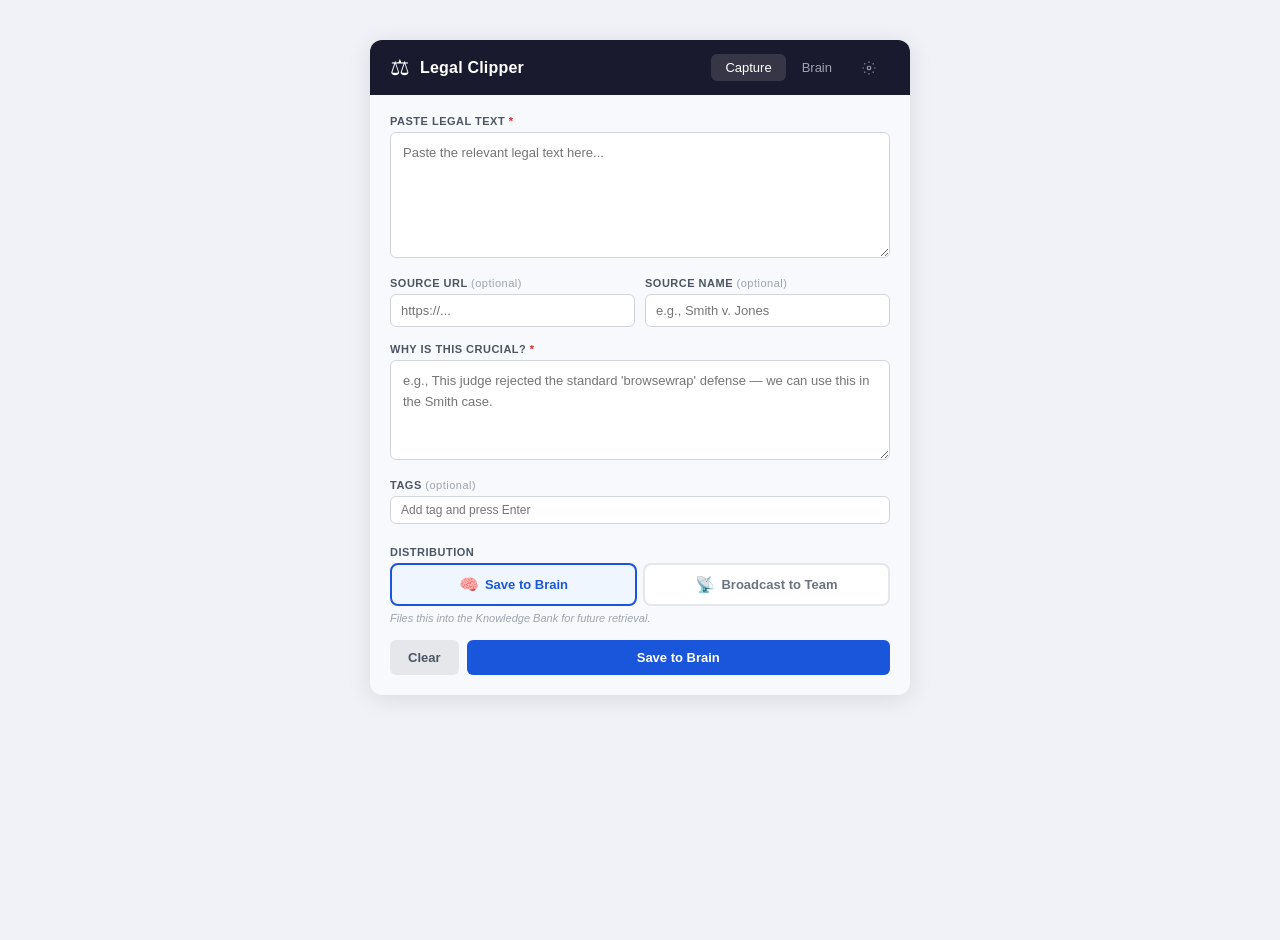
==== index.html @ e7d1ebc0 "Initial commit - Legal Clipper Chrome extension" ====
<!DOCTYPE html>
<html lang="en">
<head>
  <meta charset="UTF-8">
  <meta name="viewport" content="width=device-width, initial-scale=1.0">
  <title>Legal Clipper</title>
  <style>
* {
  margin: 0;
  padding: 0;
  box-sizing: border-box;
}

body {
  font-family: -apple-system, BlinkMacSystemFont, 'Segoe UI', Roboto, 'Helvetica Neue', sans-serif;
  font-size: 14px;
  color: #1a1a2e;
  background: #f0f2f7;
  min-height: 100vh;
}

.app-shell {
  max-width: 540px;
  margin: 40px auto;
  background: #f8f9fc;
  border-radius: 12px;
  box-shadow: 0 4px 24px rgba(0,0,0,0.10);
  overflow: hidden;
}

/* ── Header ── */
.header {
  display: flex;
  align-items: center;
  justify-content: space-between;
  padding: 14px 20px;
  background: #1a1a2e;
  color: #fff;
}

.header-left {
  display: flex;
  align-items: center;
  gap: 10px;
}

.header-icon { font-size: 22px; }

.header h1 {
  font-size: 16px;
  font-weight: 700;
  letter-spacing: 0.2px;
}

.header-nav {
  display: flex;
  gap: 2px;
}

.nav-btn {
  background: transparent;
  border: none;
  color: #9ca3af;
  font-size: 13px;
  font-weight: 500;
  padding: 6px 14px;
  border-radius: 6px;
  cursor: pointer;
  transition: all 0.15s;
  display: flex;
  align-items: center;
  gap: 4px;
}

.nav-btn:hover {
  color: #e5e7eb;
  background: rgba(255,255,255,0.08);
}

.nav-btn.active {
  color: #fff;
  background: rgba(255,255,255,0.12);
}

/* ── Views ── */
.view {
  display: none;
  padding: 20px;
}

.view.active {
  display: block;
}

/* ── Field Label ── */
.field-label {
  display: block;
  font-size: 11px;
  font-weight: 700;
  text-transform: uppercase;
  letter-spacing: 0.5px;
  color: #4b5563;
  margin-bottom: 5px;
}

.required { color: #dc2626; }
.optional { font-weight: 400; text-transform: none; color: #9ca3af; }

/* ── Capture Form ── */
.capture-section { margin-bottom: 16px; }

.paste-input {
  width: 100%;
  border: 1px solid #d1d5db;
  border-radius: 6px;
  padding: 10px 12px;
  font-family: inherit;
  font-size: 13px;
  line-height: 1.6;
  color: #1a1a2e;
  resize: vertical;
  min-height: 100px;
  transition: border-color 0.15s;
}

.paste-input:focus {
  outline: none;
  border-color: #1a56db;
  box-shadow: 0 0 0 2px rgba(26,86,219,0.15);
}

.paste-input.error { border-color: #dc2626; }

.source-inputs {
  display: flex;
  gap: 10px;
}

.source-inputs .source-field { flex: 1; }

.text-input {
  width: 100%;
  border: 1px solid #d1d5db;
  border-radius: 6px;
  padding: 8px 10px;
  font-family: inherit;
  font-size: 13px;
  transition: border-color 0.15s;
}

.text-input:focus {
  outline: none;
  border-color: #1a56db;
  box-shadow: 0 0 0 2px rgba(26,86,219,0.15);
}

.text-input.error { border-color: #dc2626; }

.field-error {
  color: #dc2626;
  font-size: 11px;
  margin-top: 4px;
}

.field-hint {
  font-size: 11px;
  color: #9ca3af;
  margin-top: 4px;
}

/* ── Tags ── */
.tags-input-row {
  display: flex;
  gap: 6px;
}

.tag-input {
  flex: 1;
  border: 1px solid #d1d5db;
  border-radius: 6px;
  padding: 6px 10px;
  font-size: 12px;
  font-family: inherit;
}

.tag-input:focus {
  outline: none;
  border-color: #1a56db;
  box-shadow: 0 0 0 2px rgba(26,86,219,0.15);
}

.tags-list {
  display: flex;
  flex-wrap: wrap;
  gap: 4px;
  margin-top: 6px;
}

.tag-chip {
  display: inline-flex;
  align-items: center;
  gap: 4px;
  background: #e5e7eb;
  color: #374151;
  font-size: 11px;
  font-weight: 500;
  padding: 3px 8px;
  border-radius: 12px;
}

.tag-chip .tag-remove {
  cursor: pointer;
  font-size: 13px;
  color: #9ca3af;
  line-height: 1;
}

.tag-chip .tag-remove:hover { color: #dc2626; }

/* ── Distribution Toggle ── */
.toggle-group {
  display: flex;
  gap: 6px;
  margin-bottom: 6px;
}

.toggle-btn {
  flex: 1;
  display: flex;
  align-items: center;
  justify-content: center;
  gap: 6px;
  padding: 10px 12px;
  border: 2px solid #e5e7eb;
  border-radius: 8px;
  background: #fff;
  font-family: inherit;
  font-size: 13px;
  font-weight: 600;
  color: #6b7280;
  cursor: pointer;
  transition: all 0.15s;
}

.toggle-btn:hover {
  border-color: #c7d2fe;
  color: #4b5563;
}

.toggle-btn.active {
  border-color: #1a56db;
  background: #eff6ff;
  color: #1a56db;
}

.toggle-btn.active[data-mode="broadcast"] {
  border-color: #059669;
  background: #ecfdf5;
  color: #059669;
}

.toggle-icon { font-size: 16px; }

.distribution-hint {
  font-size: 11px;
  color: #9ca3af;
  font-style: italic;
}

/* ── Action Row ── */
.action-row {
  display: flex;
  gap: 8px;
  margin-top: 4px;
}

/* ── Buttons ── */
.btn {
  display: inline-flex;
  align-items: center;
  justify-content: center;
  gap: 6px;
  padding: 10px 18px;
  border: none;
  border-radius: 6px;
  font-family: inherit;
  font-size: 13px;
  font-weight: 600;
  cursor: pointer;
  transition: all 0.15s;
}

.btn-primary {
  flex: 1;
  background: #1a56db;
  color: #fff;
}

.btn-primary:hover { background: #1e40af; }
.btn-primary:disabled { background: #93c5fd; cursor: not-allowed; }

.btn-secondary {
  background: #e5e7eb;
  color: #4b5563;
}

.btn-secondary:hover { background: #d1d5db; }

.btn-full { width: 100%; }

.spinner {
  display: inline-block;
  width: 14px;
  height: 14px;
  border: 2px solid rgba(255,255,255,0.3);
  border-top-color: #fff;
  border-radius: 50%;
  animation: spin 0.6s linear infinite;
}

@keyframes spin { to { transform: rotate(360deg); } }

/* ── Success State ── */
.success-state {
  text-align: center;
  padding: 30px 16px;
}

.success-icon { font-size: 44px; margin-bottom: 10px; }

.success-title {
  font-size: 18px;
  font-weight: 700;
  color: #059669;
  margin-bottom: 6px;
}

.success-desc {
  font-size: 13px;
  color: #6b7280;
  margin-bottom: 18px;
}

/* ── Broadcast Card ── */
.broadcast-card {
  text-align: left;
  margin-bottom: 16px;
  padding: 14px;
  background: #f0fdf4;
  border: 1px solid #bbf7d0;
  border-radius: 8px;
}

.broadcast-content {
  background: #fff;
  border: 1px solid #d1d5db;
  border-radius: 6px;
  padding: 12px 14px;
  font-size: 12px;
  line-height: 1.6;
  color: #1a1a2e;
  max-height: 200px;
  overflow-y: auto;
  margin-bottom: 10px;
  white-space: pre-wrap;
  word-break: break-word;
}

.copy-feedback {
  text-align: center;
  color: #059669;
  font-size: 12px;
  font-weight: 600;
  margin-top: 6px;
}

/* ── Brain View ── */
.brain-header { margin-bottom: 14px; }

.brain-search {
  width: 100%;
  border: 1px solid #d1d5db;
  border-radius: 6px;
  padding: 9px 12px;
  font-family: inherit;
  font-size: 13px;
}

.brain-search:focus {
  outline: none;
  border-color: #1a56db;
  box-shadow: 0 0 0 2px rgba(26,86,219,0.15);
}

.brain-loading {
  text-align: center;
  padding: 24px;
  color: #6b7280;
  font-size: 13px;
}

.brain-list {
  display: flex;
  flex-direction: column;
  gap: 8px;
}

.brain-item {
  background: #fff;
  border: 1px solid #e5e7eb;
  border-radius: 8px;
  padding: 12px 14px;
  transition: border-color 0.15s;
}

.brain-item:hover { border-color: #c7d2fe; }

.brain-item-header {
  display: flex;
  align-items: center;
  justify-content: space-between;
  margin-bottom: 6px;
}

.brain-item-source {
  font-size: 10px;
  font-weight: 700;
  text-transform: uppercase;
  color: #3730a3;
  background: #e0e7ff;
  padding: 2px 6px;
  border-radius: 3px;
}

.brain-item-date {
  font-size: 10px;
  color: #9ca3af;
}

.brain-item-why {
  font-size: 13px;
  font-weight: 600;
  color: #1a1a2e;
  margin-bottom: 4px;
  line-height: 1.4;
}

.brain-item-text {
  font-size: 12px;
  color: #6b7280;
  line-height: 1.5;
  max-height: 54px;
  overflow: hidden;
  text-overflow: ellipsis;
}

.brain-item-tags {
  display: flex;
  flex-wrap: wrap;
  gap: 3px;
  margin-top: 6px;
}

.brain-item-tag {
  font-size: 10px;
  background: #f3f4f6;
  color: #6b7280;
  padding: 1px 6px;
  border-radius: 8px;
}

/* ── Empty State ── */
.empty-state {
  text-align: center;
  padding: 30px 20px;
}

.empty-icon { font-size: 40px; margin-bottom: 10px; }

.empty-title {
  font-size: 16px;
  font-weight: 600;
  color: #1a1a2e;
  margin-bottom: 6px;
}

.empty-desc {
  font-size: 12px;
  color: #6b7280;
  line-height: 1.5;
}

/* ── Settings ── */
.settings-section { margin-bottom: 18px; }

.settings-input {
  width: 100%;
  border: 1px solid #d1d5db;
  border-radius: 6px;
  padding: 8px 10px;
  font-family: inherit;
  font-size: 13px;
}

.settings-input:focus {
  outline: none;
  border-color: #1a56db;
  box-shadow: 0 0 0 2px rgba(26,86,219,0.15);
}

.settings-hint {
  font-size: 11px;
  color: #9ca3af;
  margin-top: 4px;
}

.settings-feedback {
  text-align: center;
  font-size: 12px;
  font-weight: 600;
  margin-top: 8px;
}

.settings-feedback.success { color: #059669; }
.settings-feedback.error { color: #dc2626; }

/* ── Scrollbar ── */
::-webkit-scrollbar { width: 5px; }
::-webkit-scrollbar-track { background: transparent; }
::-webkit-scrollbar-thumb { background: #d1d5db; border-radius: 4px; }
::-webkit-scrollbar-thumb:hover { background: #9ca3af; }
  </style>
</head>
<body>

<div class="app-shell">
  <!-- Header -->
  <header class="header">
    <div class="header-left">
      <span class="header-icon">&#9878;</span>
      <h1>Legal Clipper</h1>
    </div>
    <nav class="header-nav">
      <button class="nav-btn active" data-view="capture">Capture</button>
      <button class="nav-btn" data-view="brain">Brain</button>
      <button class="nav-btn" data-view="settings">
        <svg width="14" height="14" viewBox="0 0 24 24" fill="none" stroke="currentColor" stroke-width="2">
          <circle cx="12" cy="12" r="3"/><path d="M12 1v2M12 21v2M4.22 4.22l1.42 1.42M18.36 18.36l1.42 1.42M1 12h2M21 12h2M4.22 19.78l1.42-1.42M18.36 5.64l1.42-1.42"/>
        </svg>
      </button>
    </nav>
  </header>

  <!-- CAPTURE VIEW -->
  <div id="view-capture" class="view active">
    <div id="capture-form">
      <!-- Paste text -->
      <div class="capture-section">
        <label class="field-label" for="paste-input">
          Paste Legal Text <span class="required">*</span>
        </label>
        <textarea
          id="paste-input"
          class="paste-input"
          placeholder="Paste the relevant legal text here..."
          rows="5"
        ></textarea>
        <div id="paste-error" class="field-error" style="display:none;">Please paste the text you want to capture.</div>
      </div>

      <!-- Source URL + Title -->
      <div class="capture-section">
        <div class="source-inputs">
          <div class="source-field">
            <label class="field-label" for="source-url">Source URL <span class="optional">(optional)</span></label>
            <input type="url" id="source-url" class="text-input" placeholder="https://..." />
          </div>
          <div class="source-field">
            <label class="field-label" for="source-title">Source Name <span class="optional">(optional)</span></label>
            <input type="text" id="source-title" class="text-input" placeholder="e.g., Smith v. Jones" />
          </div>
        </div>
      </div>

      <!-- Why is this crucial? -->
      <div class="capture-section">
        <label class="field-label" for="why-input">
          Why is this crucial? <span class="required">*</span>
        </label>
        <textarea
          id="why-input"
          class="paste-input"
          placeholder="e.g., This judge rejected the standard 'browsewrap' defense — we can use this in the Smith case."
          rows="3"
        ></textarea>
        <div id="why-error" class="field-error" style="display:none;">Please explain why this matters before saving.</div>
      </div>

      <!-- Tags -->
      <div class="capture-section">
        <label class="field-label">Tags <span class="optional">(optional)</span></label>
        <div class="tags-input-row">
          <input type="text" id="tag-input" class="tag-input" placeholder="Add tag and press Enter" />
        </div>
        <div id="tags-list" class="tags-list"></div>
      </div>

      <!-- Distribution toggle -->
      <div class="capture-section">
        <label class="field-label">Distribution</label>
        <div class="toggle-group">
          <button class="toggle-btn active" data-mode="brain">
            <span class="toggle-icon">&#129504;</span>
            Save to Brain
          </button>
          <button class="toggle-btn" data-mode="broadcast">
            <span class="toggle-icon">&#128225;</span>
            Broadcast to Team
          </button>
        </div>
        <p id="distribution-hint" class="distribution-hint">Files this into the Knowledge Bank for future retrieval.</p>
      </div>

      <!-- Action buttons -->
      <div class="action-row">
        <button id="btn-clear" class="btn btn-secondary">Clear</button>
        <button id="btn-save" class="btn btn-primary">
          <span id="btn-save-text">Save to Brain</span>
          <span id="btn-save-spinner" class="spinner" style="display:none;"></span>
        </button>
      </div>
    </div>

    <!-- Success state -->
    <div id="success-state" class="success-state" style="display:none;">
      <div class="success-icon">&#9989;</div>
      <p class="success-title" id="success-title">Saved to Brain!</p>
      <p class="success-desc" id="success-desc">Your finding has been filed in the Knowledge Bank.</p>

      <div id="broadcast-card" class="broadcast-card" style="display:none;">
        <label class="field-label">Share this with your team:</label>
        <div id="broadcast-content" class="broadcast-content"></div>
        <button id="btn-copy-broadcast" class="btn btn-secondary btn-full">
          &#128203; Copy to Clipboard
        </button>
        <p id="copy-feedback" class="copy-feedback" style="display:none;">Copied!</p>
      </div>

      <button id="btn-new-capture" class="btn btn-primary btn-full">Capture Another</button>
    </div>
  </div>

  <!-- BRAIN VIEW -->
  <div id="view-brain" class="view">
    <div class="brain-header">
      <input type="text" id="brain-search" class="brain-search" placeholder="Search the Knowledge Bank..." />
    </div>
    <div id="brain-loading" class="brain-loading" style="display:none;">
      <span class="spinner"></span> Loading...
    </div>
    <div id="brain-empty" class="empty-state" style="display:none;">
      <div class="empty-icon">&#128218;</div>
      <p class="empty-title">Knowledge Bank is empty</p>
      <p class="empty-desc">Start capturing legal findings and they'll appear here.</p>
    </div>
    <div id="brain-list" class="brain-list"></div>
  </div>

  <!-- SETTINGS VIEW -->
  <div id="view-settings" class="view">
    <div class="settings-section">
      <label class="field-label" for="sheets-url">Google Apps Script URL</label>
      <input type="url" id="sheets-url" class="settings-input" placeholder="https://script.google.com/macros/s/.../exec" />
      <p class="settings-hint">Paste the Web App URL from your deployed Apps Script.</p>
    </div>
    <div class="settings-section">
      <label class="field-label" for="user-name">Your Name</label>
      <input type="text" id="user-name" class="settings-input" placeholder="e.g., Jane Smith" />
    </div>
    <div class="settings-section">
      <button id="btn-save-settings" class="btn btn-primary btn-full">Save Settings</button>
      <p id="settings-feedback" class="settings-feedback" style="display:none;"></p>
    </div>
  </div>
</div>

<script>
document.addEventListener('DOMContentLoaded', () => {
  // ── State ──
  let distributionMode = 'brain';
  let tags = [];

  // ── Elements ──
  const views = {
    capture: document.getElementById('view-capture'),
    brain: document.getElementById('view-brain'),
    settings: document.getElementById('view-settings')
  };

  const captureForm = document.getElementById('capture-form');
  const successState = document.getElementById('success-state');

  const pasteInput = document.getElementById('paste-input');
  const pasteError = document.getElementById('paste-error');
  const sourceUrl = document.getElementById('source-url');
  const sourceTitleInput = document.getElementById('source-title');
  const whyInput = document.getElementById('why-input');
  const whyError = document.getElementById('why-error');
  const tagInput = document.getElementById('tag-input');
  const tagsList = document.getElementById('tags-list');

  const toggleBtns = document.querySelectorAll('.toggle-btn');
  const distributionHint = document.getElementById('distribution-hint');
  const btnSave = document.getElementById('btn-save');
  const btnSaveText = document.getElementById('btn-save-text');
  const btnSaveSpinner = document.getElementById('btn-save-spinner');
  const btnClear = document.getElementById('btn-clear');

  const successTitle = document.getElementById('success-title');
  const successDesc = document.getElementById('success-desc');
  const broadcastCard = document.getElementById('broadcast-card');
  const broadcastContent = document.getElementById('broadcast-content');
  const btnCopyBroadcast = document.getElementById('btn-copy-broadcast');
  const copyFeedback = document.getElementById('copy-feedback');
  const btnNewCapture = document.getElementById('btn-new-capture');

  const navBtns = document.querySelectorAll('.nav-btn');

  const brainSearch = document.getElementById('brain-search');
  const brainLoading = document.getElementById('brain-loading');
  const brainEmpty = document.getElementById('brain-empty');
  const brainList = document.getElementById('brain-list');

  const sheetsUrlInput = document.getElementById('sheets-url');
  const userNameInput = document.getElementById('user-name');
  const btnSaveSettings = document.getElementById('btn-save-settings');
  const settingsFeedback = document.getElementById('settings-feedback');

  // ── Load settings from localStorage ──
  loadSettings();

  // ── Navigation ──
  navBtns.forEach(btn => {
    btn.addEventListener('click', () => {
      const view = btn.dataset.view;
      navBtns.forEach(b => b.classList.remove('active'));
      btn.classList.add('active');
      Object.values(views).forEach(v => v.classList.remove('active'));
      views[view].classList.add('active');
      if (view === 'brain') loadBrain();
    });
  });

  // ── Distribution Toggle ──
  toggleBtns.forEach(btn => {
    btn.addEventListener('click', () => {
      toggleBtns.forEach(b => b.classList.remove('active'));
      btn.classList.add('active');
      distributionMode = btn.dataset.mode;

      if (distributionMode === 'brain') {
        distributionHint.textContent = 'Files this into the Knowledge Bank for future retrieval.';
        btnSaveText.textContent = 'Save to Brain';
      } else {
        distributionHint.textContent = 'Saves to Knowledge Bank AND generates a formatted message for sharing.';
        btnSaveText.textContent = 'Save & Prepare Broadcast';
      }
    });
  });

  // ── Tags ──
  tagInput.addEventListener('keydown', (e) => {
    if (e.key === 'Enter' || e.key === ',') {
      e.preventDefault();
      const tag = tagInput.value.trim().replace(/,/g, '');
      if (tag && !tags.includes(tag)) {
        tags.push(tag);
        renderTags();
      }
      tagInput.value = '';
    }
  });

  function renderTags() {
    tagsList.innerHTML = tags.map((tag, i) =>
      `<span class="tag-chip">${escapeHtml(tag)} <span class="tag-remove" data-index="${i}">&times;</span></span>`
    ).join('');
    tagsList.querySelectorAll('.tag-remove').forEach(el => {
      el.addEventListener('click', () => {
        tags.splice(parseInt(el.dataset.index), 1);
        renderTags();
      });
    });
  }

  // ── Validation resets ──
  pasteInput.addEventListener('input', () => {
    pasteInput.classList.remove('error');
    pasteError.style.display = 'none';
  });
  whyInput.addEventListener('input', () => {
    whyInput.classList.remove('error');
    whyError.style.display = 'none';
  });

  // ── Clear ──
  btnClear.addEventListener('click', () => {
    pasteInput.value = '';
    sourceUrl.value = '';
    sourceTitleInput.value = '';
    whyInput.value = '';
    tags = [];
    renderTags();
    pasteInput.classList.remove('error');
    pasteError.style.display = 'none';
    whyInput.classList.remove('error');
    whyError.style.display = 'none';
  });

  // ── Save ──
  btnSave.addEventListener('click', async () => {
    // Validate
    let valid = true;
    const text = pasteInput.value.trim();
    const why = whyInput.value.trim();

    if (!text) {
      pasteInput.classList.add('error');
      pasteError.style.display = 'block';
      valid = false;
    }
    if (!why) {
      whyInput.classList.add('error');
      whyError.style.display = 'block';
      valid = false;
    }
    if (!valid) return;

    const settings = getSettingsData();
    if (!settings.sheetsUrl) {
      switchToView('settings');
      showSettingsFeedback('Please configure your Google Apps Script URL first.', 'error');
      return;
    }

    // Disable button, show spinner
    btnSave.disabled = true;
    btnSaveText.style.display = 'none';
    btnSaveSpinner.style.display = 'inline-block';

    const record = {
      text: text,
      url: sourceUrl.value.trim(),
      pageTitle: sourceTitleInput.value.trim(),
      source: sourceTitleInput.value.trim() || 'Pasted',
      why: why,
      tags: tags.join(', '),
      user: settings.userName || 'Unknown',
      timestamp: new Date().toISOString(),
      mode: distributionMode
    };

    try {
      const url = new URL(settings.sheetsUrl);
      url.searchParams.set('action', 'save');
      url.searchParams.set('text', record.text.substring(0, 1500));
      url.searchParams.set('url', record.url);
      url.searchParams.set('pageTitle', record.pageTitle);
      url.searchParams.set('source', record.source);
      url.searchParams.set('why', record.why);
      url.searchParams.set('tags', record.tags);
      url.searchParams.set('user', record.user);
      url.searchParams.set('timestamp', record.timestamp);
      url.searchParams.set('mode', record.mode);

      const resp = await fetch(url.toString(), { mode: 'no-cors' });
      // no-cors means we can't read the response, but the request goes through
      showSuccess(record);
    } catch (err) {
      console.error('Failed to save:', err);
      // Save locally as fallback
      saveLocally(record);
      showSuccess(record);
    } finally {
      btnSave.disabled = false;
      btnSaveText.style.display = 'inline';
      btnSaveSpinner.style.display = 'none';
    }
  });

  function showSuccess(record) {
    captureForm.style.display = 'none';
    successState.style.display = 'block';

    if (distributionMode === 'broadcast') {
      successTitle.textContent = 'Saved & Ready to Share!';
      successDesc.textContent = 'Copy the message below and paste it in Slack, email, or Jira.';
      broadcastCard.style.display = 'block';
      broadcastContent.textContent = formatBroadcast(record);
    } else {
      successTitle.textContent = 'Saved to Brain!';
      successDesc.textContent = 'Your finding has been filed in the Knowledge Bank.';
      broadcastCard.style.display = 'none';
    }
  }

  function formatBroadcast(record) {
    const divider = '---';
    let msg = `** Legal Update **\n`;
    msg += `${divider}\n`;
    if (record.source) msg += `Source: ${record.source}`;
    if (record.pageTitle && record.pageTitle !== record.source) msg += ` | ${record.pageTitle}`;
    msg += '\n';
    if (record.url) msg += `Link: ${record.url}\n`;
    msg += `\nKey Excerpt:\n"${record.text}"\n\n`;
    msg += `Why This Matters:\n${record.why}\n`;
    if (record.tags) msg += `\nTags: ${record.tags}\n`;
    msg += `${divider}\n`;
    msg += `Captured by ${record.user} on ${new Date(record.timestamp).toLocaleDateString()}`;
    return msg;
  }

  // ── Copy Broadcast ──
  btnCopyBroadcast.addEventListener('click', async () => {
    const text = broadcastContent.textContent;
    try {
      await navigator.clipboard.writeText(text);
    } catch (e) {
      const textarea = document.createElement('textarea');
      textarea.value = text;
      document.body.appendChild(textarea);
      textarea.select();
      document.execCommand('copy');
      document.body.removeChild(textarea);
    }
    copyFeedback.style.display = 'block';
    setTimeout(() => { copyFeedback.style.display = 'none'; }, 2000);
  });

  // ── New Capture ──
  btnNewCapture.addEventListener('click', () => {
    captureForm.style.display = 'block';
    successState.style.display = 'none';
    pasteInput.value = '';
    sourceUrl.value = '';
    sourceTitleInput.value = '';
    whyInput.value = '';
    tags = [];
    renderTags();
  });

  // ── Brain (Knowledge Bank) ──
  async function loadBrain() {
    const settings = getSettingsData();
    if (!settings.sheetsUrl) {
      brainEmpty.style.display = 'block';
      brainList.innerHTML = '';
      return;
    }

    brainLoading.style.display = 'block';
    brainEmpty.style.display = 'none';
    brainList.innerHTML = '';

    try {
      const url = new URL(settings.sheetsUrl);
      url.searchParams.set('action', 'read');
      const query = brainSearch.value.trim();
      if (query) url.searchParams.set('search', query);

      const resp = await fetch(url.toString());
      const data = await resp.json();
      brainLoading.style.display = 'none';

      if (data && data.records && data.records.length > 0) {
        renderBrainItems(data.records);
      } else {
        const localRecords = getLocalRecords();
        if (localRecords.length === 0) {
          brainEmpty.style.display = 'block';
        } else {
          renderBrainItems(localRecords);
        }
      }
    } catch (err) {
      console.error('Failed to load brain:', err);
      brainLoading.style.display = 'none';

      const localRecords = getLocalRecords();
      if (localRecords.length === 0) {
        brainEmpty.style.display = 'block';
      } else {
        renderBrainItems(localRecords);
      }
    }
  }

  function renderBrainItems(records) {
    const query = brainSearch.value.trim().toLowerCase();
    const filtered = query
      ? records.filter(r =>
          (r.why || '').toLowerCase().includes(query) ||
          (r.text || '').toLowerCase().includes(query) ||
          (r.tags || '').toLowerCase().includes(query) ||
          (r.source || '').toLowerCase().includes(query)
        )
      : records;

    if (filtered.length === 0) {
      brainEmpty.style.display = 'block';
      brainList.innerHTML = '';
      return;
    }

    brainEmpty.style.display = 'none';
    brainList.innerHTML = filtered.map(r => {
      const date = r.timestamp ? new Date(r.timestamp).toLocaleDateString() : '';
      const tagsHtml = (r.tags || '').split(',').filter(t => t.trim()).map(t =>
        `<span class="brain-item-tag">${escapeHtml(t.trim())}</span>`
      ).join('');

      return `
        <div class="brain-item">
          <div class="brain-item-header">
            <span class="brain-item-source">${escapeHtml(r.source || 'Pasted')}</span>
            <span class="brain-item-date">${date}</span>
          </div>
          <div class="brain-item-why">${escapeHtml(r.why || '')}</div>
          <div class="brain-item-text">${escapeHtml(r.text || '')}</div>
          ${tagsHtml ? `<div class="brain-item-tags">${tagsHtml}</div>` : ''}
        </div>
      `;
    }).join('');
  }

  // Debounced search
  let searchTimeout;
  brainSearch.addEventListener('input', () => {
    clearTimeout(searchTimeout);
    searchTimeout = setTimeout(loadBrain, 300);
  });

  // ── Settings ──
  function loadSettings() {
    const settings = getSettingsData();
    sheetsUrlInput.value = settings.sheetsUrl || '';
    userNameInput.value = settings.userName || '';
  }

  function getSettingsData() {
    return {
      sheetsUrl: localStorage.getItem('lc_sheetsUrl') || '',
      userName: localStorage.getItem('lc_userName') || ''
    };
  }

  btnSaveSettings.addEventListener('click', () => {
    localStorage.setItem('lc_sheetsUrl', sheetsUrlInput.value.trim());
    localStorage.setItem('lc_userName', userNameInput.value.trim());
    showSettingsFeedback('Settings saved!', 'success');
  });

  function showSettingsFeedback(msg, type) {
    settingsFeedback.textContent = msg;
    settingsFeedback.className = `settings-feedback ${type}`;
    settingsFeedback.style.display = 'block';
    setTimeout(() => { settingsFeedback.style.display = 'none'; }, 3000);
  }

  // ── Local Storage Fallback ──
  function saveLocally(record) {
    const records = getLocalRecords();
    records.unshift(record);
    if (records.length > 200) records.length = 200;
    localStorage.setItem('lc_localRecords', JSON.stringify(records));
  }

  function getLocalRecords() {
    try {
      return JSON.parse(localStorage.getItem('lc_localRecords') || '[]');
    } catch { return []; }
  }

  // ── Helpers ──
  function switchToView(viewName) {
    navBtns.forEach(b => b.classList.toggle('active', b.dataset.view === viewName));
    Object.entries(views).forEach(([name, el]) => {
      el.classList.toggle('active', name === viewName);
    });
  }

  function escapeHtml(str) {
    const div = document.createElement('div');
    div.textContent = str;
    return div.innerHTML;
  }
});
</script>
</body>
</html>
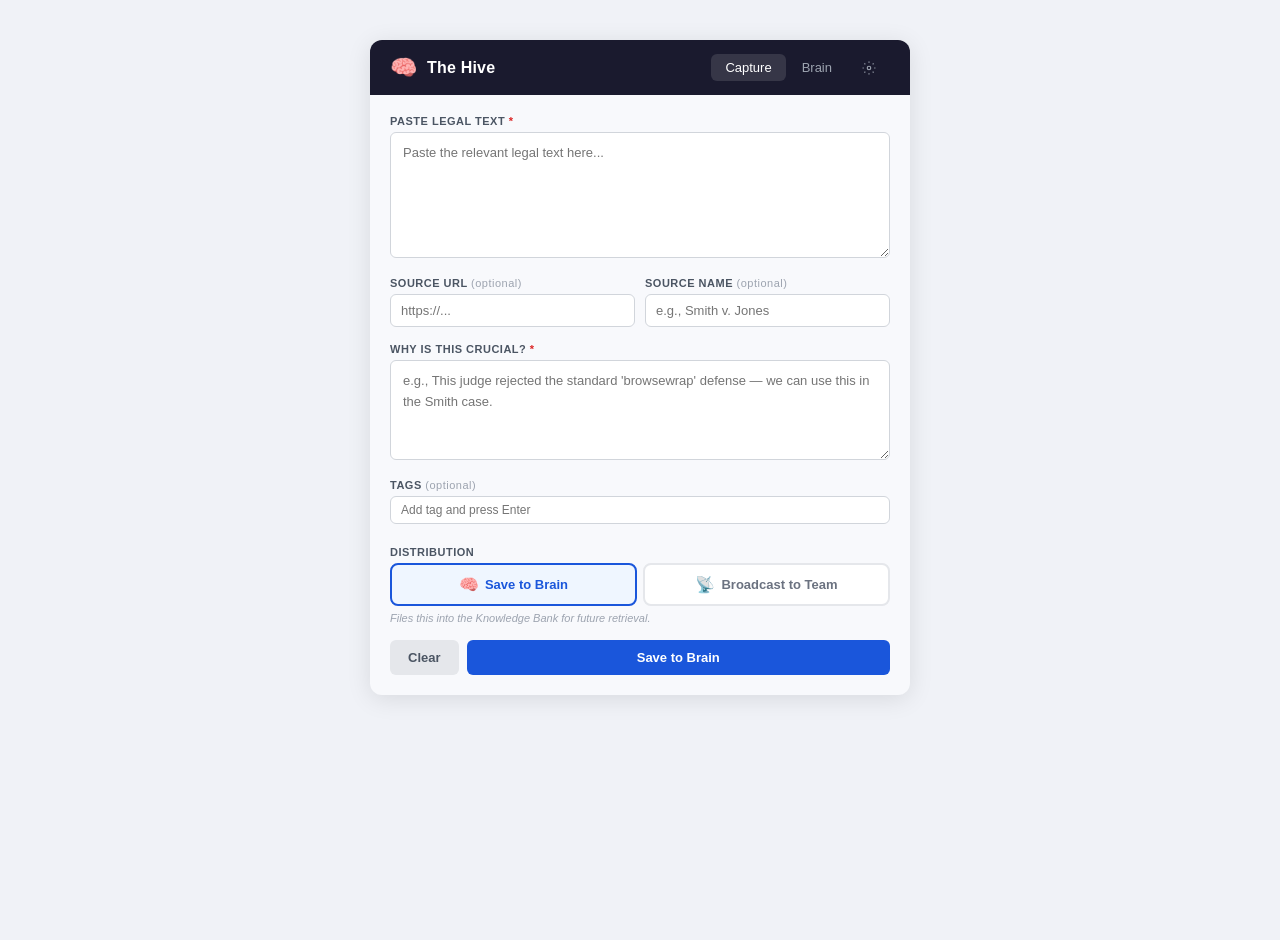
==== commit 7852f9aa: "Rebrand Legal Clipper to The Hive with brain icon" ====
--- a/index.html
+++ b/index.html
@@ -3,7 +3,7 @@
 <head>
   <meta charset="UTF-8">
   <meta name="viewport" content="width=device-width, initial-scale=1.0">
-  <title>Legal Clipper</title>
+  <title>The Hive</title>
   <style>
 * {
   margin: 0;
@@ -537,8 +537,8 @@
   <!-- Header -->
   <header class="header">
     <div class="header-left">
-      <span class="header-icon">&#9878;</span>
-      <h1>Legal Clipper</h1>
+      <span class="header-icon">&#129504;</span>
+      <h1>The Hive</h1>
     </div>
     <nav class="header-nav">
       <button class="nav-btn active" data-view="capture">Capture</button>
